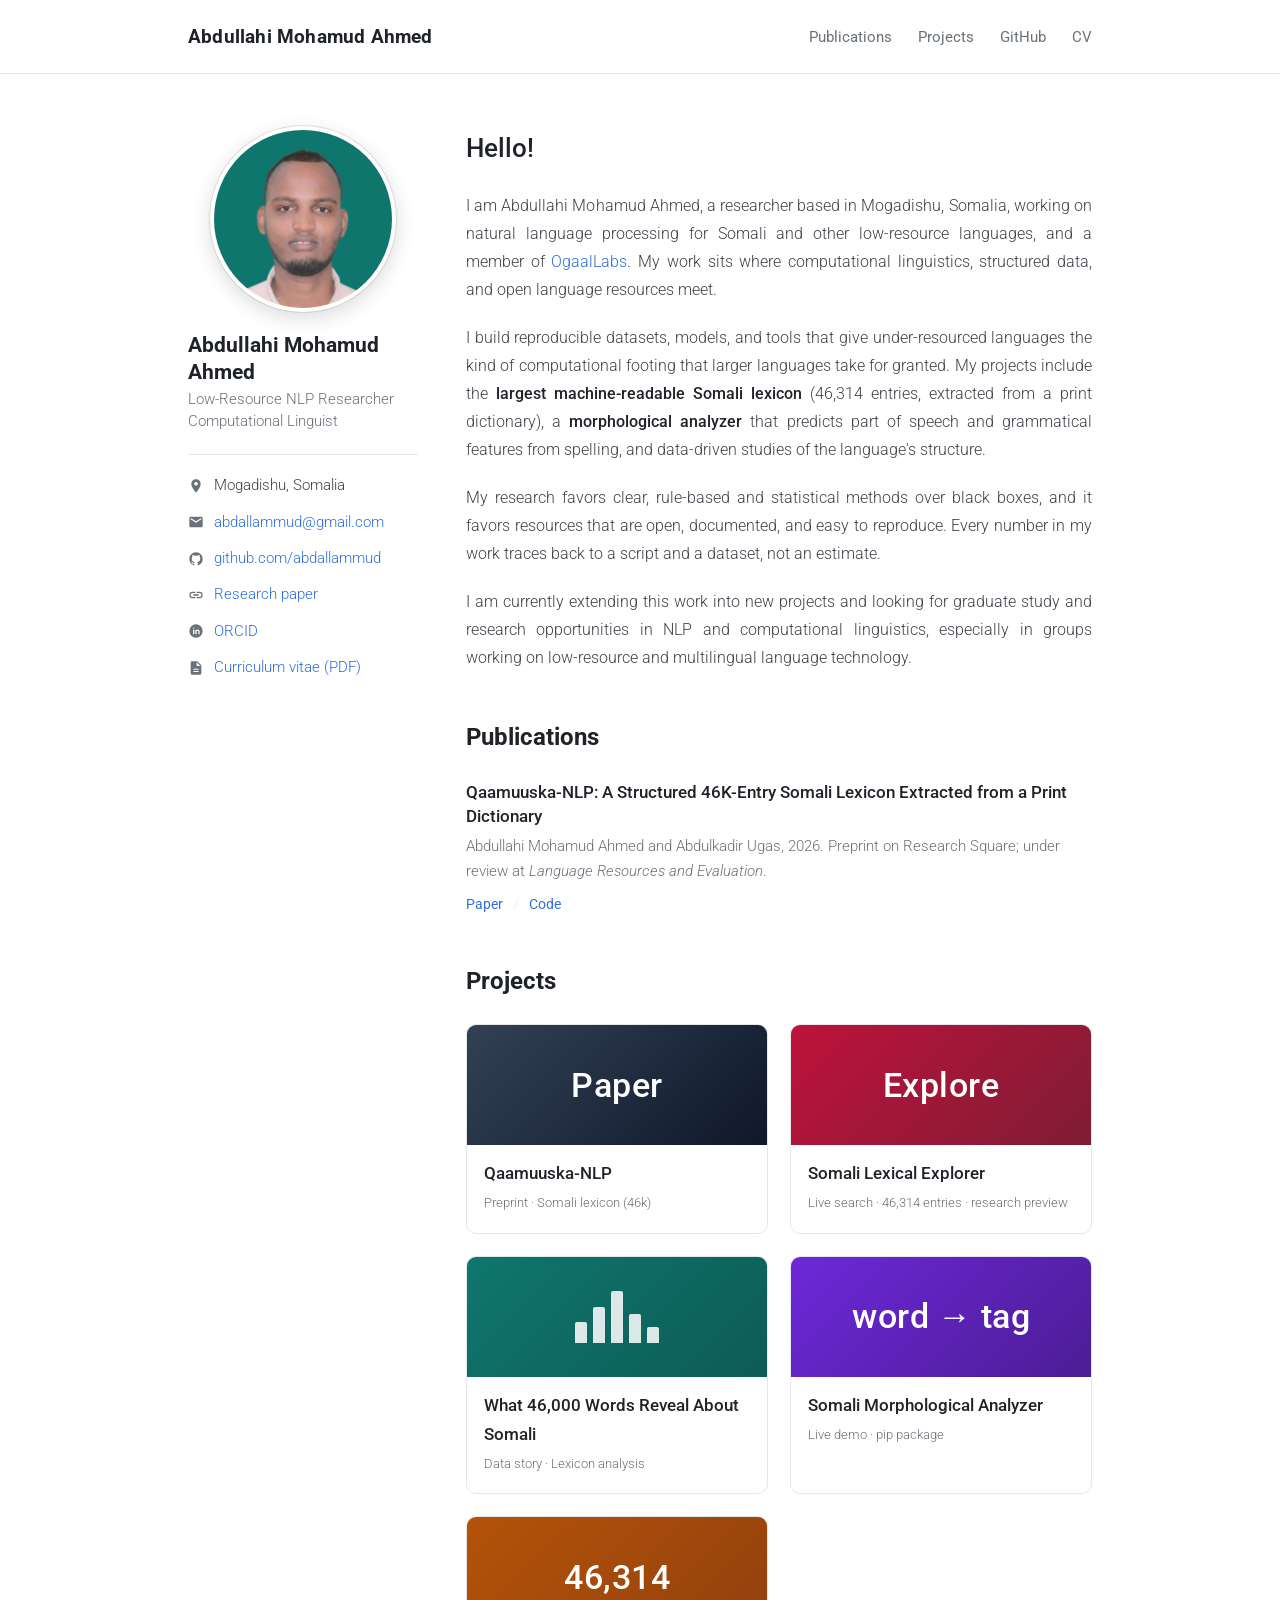
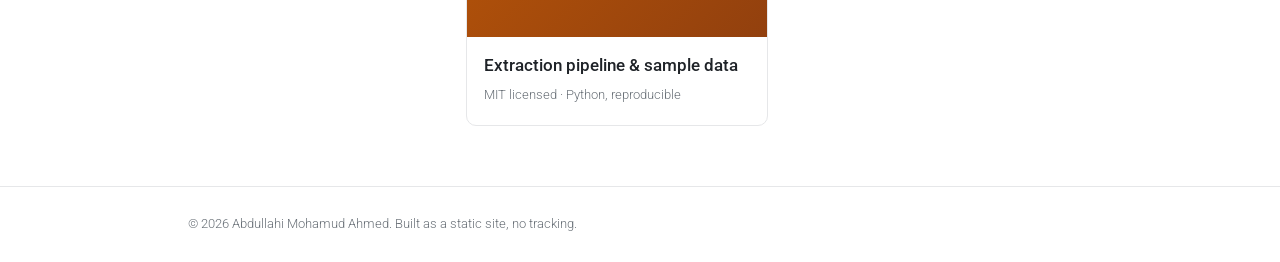
==== index.html @ c1973d66 "Initial commit" ====
<!DOCTYPE html>
<html lang="en">
<head>
<meta charset="utf-8">
<meta name="viewport" content="width=device-width, initial-scale=1">
<title>Abdullahi Mohamud Ahmed</title>
<link rel="preconnect" href="https://fonts.googleapis.com">
<link rel="preconnect" href="https://fonts.gstatic.com" crossorigin>
<link href="https://fonts.googleapis.com/css2?family=Roboto:wght@300;400;500;700&display=swap" rel="stylesheet">
<style>
  :root{
    --ink:#1f2328; --body:#3d4248; --muted:#6a7178; --line:#e6e7e9;
    --link:#2f6fdb; --bg:#ffffff; --soft:#f6f7f8;
    --teal:#0f766e; --orange:#c2410c; --violet:#6d28d9; --gold:#b45309; --slate:#334155;
    --sans:"Roboto",-apple-system,BlinkMacSystemFont,"Segoe UI",Helvetica,Arial,sans-serif;
  }
  *{box-sizing:border-box}
  html{scroll-behavior:smooth}
  body{margin:0;background:var(--bg);color:var(--body);font-family:var(--sans);
       font-weight:300;line-height:1.75;font-size:16px}
  a{color:var(--link);text-decoration:none}
  a:hover{text-decoration:underline}
  .container{max-width:960px;margin:0 auto;padding:0 28px}

  /* nav */
  nav{border-bottom:1px solid var(--line)}
  .nav-in{max-width:960px;margin:0 auto;padding:20px 28px;display:flex;
    align-items:center;justify-content:space-between;flex-wrap:wrap;gap:10px}
  .brand{font-weight:700;font-size:19px;color:var(--ink);letter-spacing:.2px}
  .nav-links{display:flex;gap:26px;flex-wrap:wrap}
  .nav-links a{color:var(--muted);font-size:15px;font-weight:400}
  .nav-links a:hover{color:var(--ink);text-decoration:none}

  /* layout */
  .grid{display:grid;grid-template-columns:230px 1fr;gap:48px;padding:52px 0 40px}
  @media(max-width:720px){.grid{grid-template-columns:1fr;gap:34px}}

  /* sidebar */
  /* photo: swap src to img/profile-white.jpg for a white backdrop */
  .avatar{width:186px;height:186px;border-radius:50%;margin:0 auto 20px;display:block;
    object-fit:cover;background:var(--teal);
    border:4px solid #fff;box-shadow:0 6px 20px rgba(0,0,0,.14),0 0 0 1px var(--line)}
  @media(max-width:720px){.avatar{width:156px;height:156px}}
  .side h1{font-size:21px;font-weight:700;color:var(--ink);margin:0 0 4px;line-height:1.25}
  .role{font-size:14.5px;color:var(--muted);margin:0;line-height:1.5}
  .contacts{list-style:none;padding:0;margin:22px 0 0;border-top:1px solid var(--line);padding-top:18px}
  .contacts li{display:flex;align-items:center;gap:10px;font-size:14.5px;margin:0 0 11px;color:var(--body)}
  .contacts li svg{width:16px;height:16px;flex:none;fill:var(--muted)}

  /* main */
  .hello{font-size:26px;font-weight:500;color:var(--ink);margin:2px 0 20px}
  .main > p{margin:0 0 20px;text-align:justify;max-width:640px}
  .pubs p,.card-body p{text-align:left}
  .main p b{font-weight:500;color:var(--ink)}
  h2{font-size:24px;font-weight:700;color:var(--ink);margin:44px 0 22px}

  /* publications */
  .pubs{list-style:none;padding:0;margin:0}
  .pubs li{padding:0 0 18px;margin:0 0 18px;border-bottom:1px solid var(--line)}
  .pubs li:last-child{border-bottom:0;padding-bottom:0;margin-bottom:0}
  .pub-title{font-size:17px;font-weight:500;color:var(--ink);margin:0 0 5px;line-height:1.45}
  .pub-meta{font-size:14.5px;color:var(--muted);margin:0 0 7px}
  .pub-links{font-size:14px;margin:0}
  .pub-links a{font-weight:400}
  .pub-links span{color:var(--line);padding:0 7px}

  /* work cards */
  .cards{display:grid;grid-template-columns:1fr 1fr;gap:22px}
  @media(max-width:560px){.cards{grid-template-columns:1fr}}
  .card{border:1px solid var(--line);border-radius:10px;overflow:hidden;background:#fff;
    transition:box-shadow .18s,transform .18s;display:block;color:inherit}
  .card:hover{box-shadow:0 10px 26px rgba(0,0,0,.09);transform:translateY(-2px);text-decoration:none}
  .thumb{height:120px;display:flex;align-items:center;justify-content:center;color:#fff;
    font-weight:500;position:relative}
  .thumb .big{font-size:34px;letter-spacing:.5px}
  .thumb.paper{background:linear-gradient(135deg,#334155,#0f172a)}
  .thumb.story{background:linear-gradient(135deg,#0f766e,#0d5c55)}
  .thumb.morph{background:linear-gradient(135deg,#6d28d9,#4c1d95)}
  .thumb.data{background:linear-gradient(135deg,#b45309,#92400e)}
  .thumb.explore{background:linear-gradient(135deg,#be123c,#7f1d33)}
  /* mini bar motif for the data story card */
  .bars{display:flex;align-items:flex-end;gap:6px;height:52px}
  .bars i{width:12px;background:rgba(255,255,255,.85);border-radius:2px 2px 0 0;display:block}
  .card-body{padding:15px 17px 18px}
  .card-title{font-size:16.5px;font-weight:500;color:var(--ink);margin:0 0 3px}
  .card-sub{font-size:13px;color:var(--muted);margin:0}

  footer{border-top:1px solid var(--line);margin-top:20px}
  .foot-in{max-width:960px;margin:0 auto;padding:26px 28px;font-size:13px;color:var(--muted)}
</style>
</head>
<body>

<nav>
  <div class="nav-in">
    <span class="brand">Abdullahi Mohamud Ahmed</span>
    <div class="nav-links">
      <a href="#publications">Publications</a>
      <a href="#projects">Projects</a>
      <a href="https://github.com/abdallammud">GitHub</a>
      <a href="cv/Abdullahi-Mohamud-Ahmed-CV.pdf">CV</a>
    </div>
  </div>
</nav>

<div class="container">
  <div class="grid">

    <aside class="side">
      <img class="avatar" src="img/profile-teal.jpg" width="186" height="186"
           alt="Portrait of Abdullahi Mohamud Ahmed">
      <h1>Abdullahi Mohamud Ahmed</h1>
      <p class="role">Low-Resource NLP Researcher<br>Computational Linguist</p>
      <ul class="contacts">
        <li><svg viewBox="0 0 24 24"><path d="M12 2C8.1 2 5 5.1 5 9c0 5.2 7 13 7 13s7-7.8 7-13c0-3.9-3.1-7-7-7zm0 9.5A2.5 2.5 0 1112 6a2.5 2.5 0 010 5.5z"/></svg> Mogadishu, Somalia</li>
        <li><svg viewBox="0 0 24 24"><path d="M20 4H4a2 2 0 00-2 2v12a2 2 0 002 2h16a2 2 0 002-2V6a2 2 0 00-2-2zm0 4l-8 5-8-5V6l8 5 8-5z"/></svg> <a href="mailto:abdallammud@gmail.com">abdallammud@gmail.com</a></li>
        <li><svg viewBox="0 0 24 24"><path d="M12 2C6.48 2 2 6.48 2 12c0 4.42 2.87 8.17 6.84 9.5.5.09.68-.22.68-.48v-1.7c-2.78.6-3.37-1.34-3.37-1.34-.45-1.16-1.11-1.47-1.11-1.47-.91-.62.07-.6.07-.6 1 .07 1.53 1.03 1.53 1.03.89 1.53 2.34 1.09 2.91.83.09-.65.35-1.09.63-1.34-2.22-.25-4.55-1.11-4.55-4.94 0-1.09.39-1.98 1.03-2.68-.1-.25-.45-1.27.1-2.65 0 0 .84-.27 2.75 1.02a9.56 9.56 0 015 0c1.91-1.29 2.75-1.02 2.75-1.02.55 1.38.2 2.4.1 2.65.64.7 1.03 1.59 1.03 2.68 0 3.84-2.34 4.69-4.57 4.94.36.31.68.92.68 1.85v2.74c0 .27.18.58.69.48A10 10 0 0022 12c0-5.52-4.48-10-10-10z"/></svg> <a href="https://github.com/abdallammud">github.com/abdallammud</a></li>
        <li><svg viewBox="0 0 24 24"><path d="M3.9 12a3.1 3.1 0 013.1-3.1h4V7H7a5 5 0 000 10h4v-1.9H7A3.1 3.1 0 013.9 12zM17 7h-4v1.9h4a3.1 3.1 0 010 6.2h-4V17h4a5 5 0 000-10zm-9 4h8v2H8z"/></svg> <a href="https://www.researchsquare.com/article/rs-10945954/v1">Research paper</a></li>
        <li><svg viewBox="0 0 24 24"><path d="M12 2a10 10 0 100 20 10 10 0 000-20zM8.5 8.6a1 1 0 110-2 1 1 0 010 2zM9.5 17H7.6v-7h1.9v7zm7.9 0h-1.9v-3.8c0-2.3-2.6-2.1-2.6 0V17h-1.9v-7h1.9v1c.8-1.6 4.5-1.7 4.5 1.7V17z"/></svg> <a href="https://orcid.org/0009-0007-8328-3948">ORCID</a></li>
        <li><svg viewBox="0 0 24 24"><path d="M14 2H6a2 2 0 00-2 2v16a2 2 0 002 2h12a2 2 0 002-2V8l-6-6zm-1 7V3.5L18.5 9H13zM8 13h8v1.6H8V13zm0 3.4h8V18H8v-1.6z"/></svg> <a href="cv/Abdullahi-Mohamud-Ahmed-CV.pdf">Curriculum vitae (PDF)</a></li>
      </ul>
    </aside>

    <main class="main">
      <p class="hello">Hello!</p>
      <p>I am Abdullahi Mohamud Ahmed, a researcher based in Mogadishu, Somalia, working on
        natural language processing for Somali and other low-resource languages, and a member of
        <a href="https://ogaallabs.com">OgaalLabs</a>. My work sits where computational
        linguistics, structured data, and open language resources meet.</p>
      <p>I build reproducible datasets, models, and tools that give under-resourced languages
        the kind of computational footing that larger languages take for granted. My projects
        include the <b>largest machine-readable Somali lexicon</b> (46,314 entries, extracted
        from a print dictionary), a <b>morphological analyzer</b> that predicts part of speech
        and grammatical features from spelling, and data-driven studies of the language's
        structure.</p>
      <p>My research favors clear, rule-based and statistical methods over black boxes, and it
        favors resources that are open, documented, and easy to reproduce. Every number in my
        work traces back to a script and a dataset, not an estimate.</p>
      <p>I am currently extending this work into new projects and looking for graduate study and
        research opportunities in NLP and computational linguistics, especially in groups
        working on low-resource and multilingual language technology.</p>

      <h2 id="publications">Publications</h2>
      <ol class="pubs">
        <li>
          <p class="pub-title">Qaamuuska-NLP: A Structured 46K-Entry Somali Lexicon Extracted
            from a Print Dictionary</p>
          <p class="pub-meta">Abdullahi Mohamud Ahmed and Abdulkadir Ugas, 2026.
            Preprint on Research Square; under review at
            <i>Language Resources and Evaluation</i>.</p>
          <p class="pub-links">
            <a href="https://www.researchsquare.com/article/rs-10945954/v1">Paper</a>
            <span>/</span>
            <a href="https://github.com/abdallammud/somali_dictionary_nlp">Code</a>
          </p>
        </li>
      </ol>

      <h2 id="projects">Projects</h2>
      <div class="cards">

        <a class="card" href="https://www.researchsquare.com/article/rs-10945954/v1">
          <div class="thumb paper"><span class="big">Paper</span></div>
          <div class="card-body">
            <p class="card-title">Qaamuuska-NLP</p>
            <p class="card-sub">Preprint · Somali lexicon (46k)</p>
          </div>
        </a>

        <a class="card" href="https://qaamuuska-nlp.ogaaldata.com/">
          <div class="thumb explore"><span class="big">Explore</span></div>
          <div class="card-body">
            <p class="card-title">Somali Lexical Explorer</p>
            <p class="card-sub">Live search · 46,314 entries · research preview</p>
          </div>
        </a>

        <a class="card" href="projects/somali-data-story/index.html">
          <div class="thumb story">
            <div class="bars"><i style="height:40%"></i><i style="height:70%"></i><i style="height:100%"></i><i style="height:55%"></i><i style="height:30%"></i></div>
          </div>
          <div class="card-body">
            <p class="card-title">What 46,000 Words Reveal About Somali</p>
            <p class="card-sub">Data story · Lexicon analysis</p>
          </div>
        </a>

        <a class="card" href="projects/morph-analyzer/web/index.html">
          <div class="thumb morph"><span class="big">word &rarr; tag</span></div>
          <div class="card-body">
            <p class="card-title">Somali Morphological Analyzer</p>
            <p class="card-sub">Live demo · pip package</p>
          </div>
        </a>

        <a class="card" href="https://github.com/abdallammud/somali_dictionary_nlp">
          <div class="thumb data"><span class="big">46,314</span></div>
          <div class="card-body">
            <p class="card-title">Extraction pipeline &amp; sample data</p>
            <p class="card-sub">MIT licensed · Python, reproducible</p>
          </div>
        </a>

      </div>
    </main>

  </div>
</div>

<footer>
  <div class="foot-in">© 2026 Abdullahi Mohamud Ahmed. Built as a static site, no tracking.</div>
</footer>

</body>
</html>
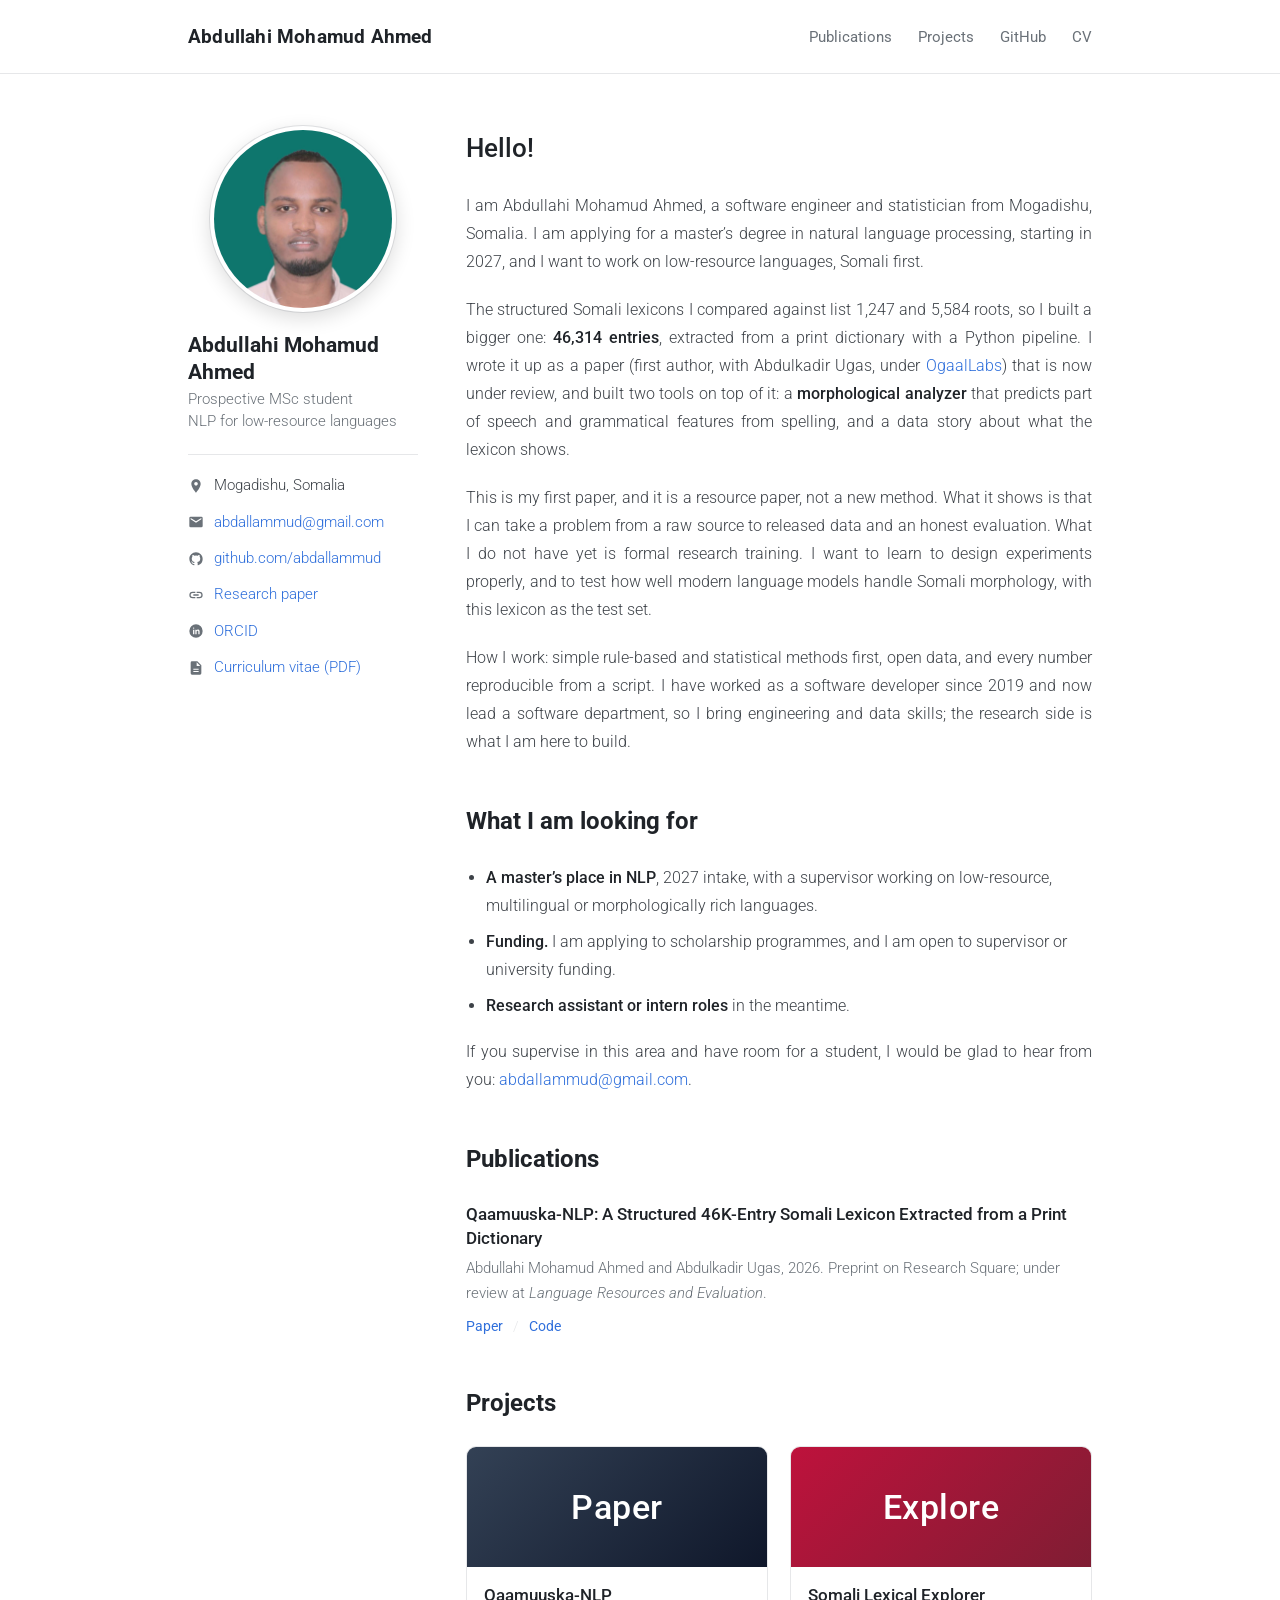
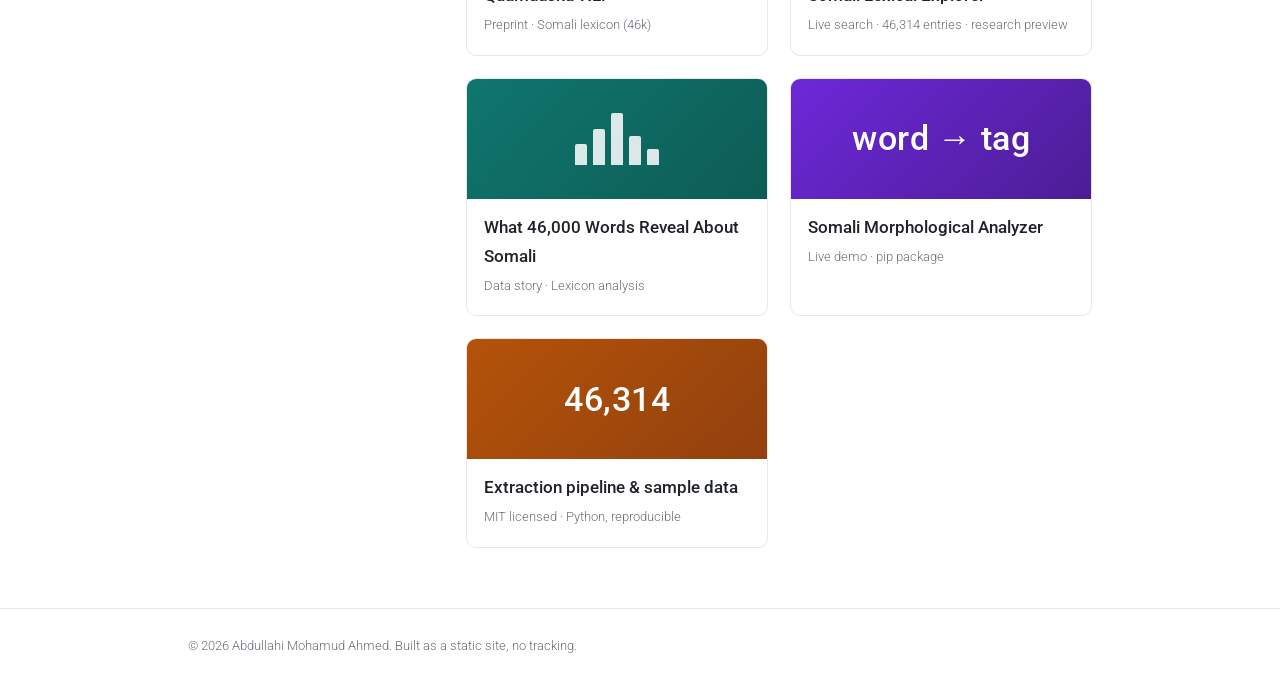
==== commit 4f702f91: "Add files via upload" ====
--- a/index.html
+++ b/index.html
@@ -1,215 +1,231 @@
-<!DOCTYPE html>
-<html lang="en">
-<head>
-<meta charset="utf-8">
-<meta name="viewport" content="width=device-width, initial-scale=1">
-<title>Abdullahi Mohamud Ahmed</title>
-<link rel="preconnect" href="https://fonts.googleapis.com">
-<link rel="preconnect" href="https://fonts.gstatic.com" crossorigin>
-<link href="https://fonts.googleapis.com/css2?family=Roboto:wght@300;400;500;700&display=swap" rel="stylesheet">
-<style>
-  :root{
-    --ink:#1f2328; --body:#3d4248; --muted:#6a7178; --line:#e6e7e9;
-    --link:#2f6fdb; --bg:#ffffff; --soft:#f6f7f8;
-    --teal:#0f766e; --orange:#c2410c; --violet:#6d28d9; --gold:#b45309; --slate:#334155;
-    --sans:"Roboto",-apple-system,BlinkMacSystemFont,"Segoe UI",Helvetica,Arial,sans-serif;
-  }
-  *{box-sizing:border-box}
-  html{scroll-behavior:smooth}
-  body{margin:0;background:var(--bg);color:var(--body);font-family:var(--sans);
-       font-weight:300;line-height:1.75;font-size:16px}
-  a{color:var(--link);text-decoration:none}
-  a:hover{text-decoration:underline}
-  .container{max-width:960px;margin:0 auto;padding:0 28px}
-
-  /* nav */
-  nav{border-bottom:1px solid var(--line)}
-  .nav-in{max-width:960px;margin:0 auto;padding:20px 28px;display:flex;
-    align-items:center;justify-content:space-between;flex-wrap:wrap;gap:10px}
-  .brand{font-weight:700;font-size:19px;color:var(--ink);letter-spacing:.2px}
-  .nav-links{display:flex;gap:26px;flex-wrap:wrap}
-  .nav-links a{color:var(--muted);font-size:15px;font-weight:400}
-  .nav-links a:hover{color:var(--ink);text-decoration:none}
-
-  /* layout */
-  .grid{display:grid;grid-template-columns:230px 1fr;gap:48px;padding:52px 0 40px}
-  @media(max-width:720px){.grid{grid-template-columns:1fr;gap:34px}}
-
-  /* sidebar */
-  /* photo: swap src to img/profile-white.jpg for a white backdrop */
-  .avatar{width:186px;height:186px;border-radius:50%;margin:0 auto 20px;display:block;
-    object-fit:cover;background:var(--teal);
-    border:4px solid #fff;box-shadow:0 6px 20px rgba(0,0,0,.14),0 0 0 1px var(--line)}
-  @media(max-width:720px){.avatar{width:156px;height:156px}}
-  .side h1{font-size:21px;font-weight:700;color:var(--ink);margin:0 0 4px;line-height:1.25}
-  .role{font-size:14.5px;color:var(--muted);margin:0;line-height:1.5}
-  .contacts{list-style:none;padding:0;margin:22px 0 0;border-top:1px solid var(--line);padding-top:18px}
-  .contacts li{display:flex;align-items:center;gap:10px;font-size:14.5px;margin:0 0 11px;color:var(--body)}
-  .contacts li svg{width:16px;height:16px;flex:none;fill:var(--muted)}
-
-  /* main */
-  .hello{font-size:26px;font-weight:500;color:var(--ink);margin:2px 0 20px}
-  .main > p{margin:0 0 20px;text-align:justify;max-width:640px}
-  .pubs p,.card-body p{text-align:left}
-  .main p b{font-weight:500;color:var(--ink)}
-  h2{font-size:24px;font-weight:700;color:var(--ink);margin:44px 0 22px}
-
-  /* publications */
-  .pubs{list-style:none;padding:0;margin:0}
-  .pubs li{padding:0 0 18px;margin:0 0 18px;border-bottom:1px solid var(--line)}
-  .pubs li:last-child{border-bottom:0;padding-bottom:0;margin-bottom:0}
-  .pub-title{font-size:17px;font-weight:500;color:var(--ink);margin:0 0 5px;line-height:1.45}
-  .pub-meta{font-size:14.5px;color:var(--muted);margin:0 0 7px}
-  .pub-links{font-size:14px;margin:0}
-  .pub-links a{font-weight:400}
-  .pub-links span{color:var(--line);padding:0 7px}
-
-  /* work cards */
-  .cards{display:grid;grid-template-columns:1fr 1fr;gap:22px}
-  @media(max-width:560px){.cards{grid-template-columns:1fr}}
-  .card{border:1px solid var(--line);border-radius:10px;overflow:hidden;background:#fff;
-    transition:box-shadow .18s,transform .18s;display:block;color:inherit}
-  .card:hover{box-shadow:0 10px 26px rgba(0,0,0,.09);transform:translateY(-2px);text-decoration:none}
-  .thumb{height:120px;display:flex;align-items:center;justify-content:center;color:#fff;
-    font-weight:500;position:relative}
-  .thumb .big{font-size:34px;letter-spacing:.5px}
-  .thumb.paper{background:linear-gradient(135deg,#334155,#0f172a)}
-  .thumb.story{background:linear-gradient(135deg,#0f766e,#0d5c55)}
-  .thumb.morph{background:linear-gradient(135deg,#6d28d9,#4c1d95)}
-  .thumb.data{background:linear-gradient(135deg,#b45309,#92400e)}
-  .thumb.explore{background:linear-gradient(135deg,#be123c,#7f1d33)}
-  /* mini bar motif for the data story card */
-  .bars{display:flex;align-items:flex-end;gap:6px;height:52px}
-  .bars i{width:12px;background:rgba(255,255,255,.85);border-radius:2px 2px 0 0;display:block}
-  .card-body{padding:15px 17px 18px}
-  .card-title{font-size:16.5px;font-weight:500;color:var(--ink);margin:0 0 3px}
-  .card-sub{font-size:13px;color:var(--muted);margin:0}
-
-  footer{border-top:1px solid var(--line);margin-top:20px}
-  .foot-in{max-width:960px;margin:0 auto;padding:26px 28px;font-size:13px;color:var(--muted)}
-</style>
-</head>
-<body>
-
-<nav>
-  <div class="nav-in">
-    <span class="brand">Abdullahi Mohamud Ahmed</span>
-    <div class="nav-links">
-      <a href="#publications">Publications</a>
-      <a href="#projects">Projects</a>
-      <a href="https://github.com/abdallammud">GitHub</a>
-      <a href="cv/Abdullahi-Mohamud-Ahmed-CV.pdf">CV</a>
-    </div>
-  </div>
-</nav>
-
-<div class="container">
-  <div class="grid">
-
-    <aside class="side">
-      <img class="avatar" src="img/profile-teal.jpg" width="186" height="186"
-           alt="Portrait of Abdullahi Mohamud Ahmed">
-      <h1>Abdullahi Mohamud Ahmed</h1>
-      <p class="role">Low-Resource NLP Researcher<br>Computational Linguist</p>
-      <ul class="contacts">
-        <li><svg viewBox="0 0 24 24"><path d="M12 2C8.1 2 5 5.1 5 9c0 5.2 7 13 7 13s7-7.8 7-13c0-3.9-3.1-7-7-7zm0 9.5A2.5 2.5 0 1112 6a2.5 2.5 0 010 5.5z"/></svg> Mogadishu, Somalia</li>
-        <li><svg viewBox="0 0 24 24"><path d="M20 4H4a2 2 0 00-2 2v12a2 2 0 002 2h16a2 2 0 002-2V6a2 2 0 00-2-2zm0 4l-8 5-8-5V6l8 5 8-5z"/></svg> <a href="mailto:abdallammud@gmail.com">abdallammud@gmail.com</a></li>
-        <li><svg viewBox="0 0 24 24"><path d="M12 2C6.48 2 2 6.48 2 12c0 4.42 2.87 8.17 6.84 9.5.5.09.68-.22.68-.48v-1.7c-2.78.6-3.37-1.34-3.37-1.34-.45-1.16-1.11-1.47-1.11-1.47-.91-.62.07-.6.07-.6 1 .07 1.53 1.03 1.53 1.03.89 1.53 2.34 1.09 2.91.83.09-.65.35-1.09.63-1.34-2.22-.25-4.55-1.11-4.55-4.94 0-1.09.39-1.98 1.03-2.68-.1-.25-.45-1.27.1-2.65 0 0 .84-.27 2.75 1.02a9.56 9.56 0 015 0c1.91-1.29 2.75-1.02 2.75-1.02.55 1.38.2 2.4.1 2.65.64.7 1.03 1.59 1.03 2.68 0 3.84-2.34 4.69-4.57 4.94.36.31.68.92.68 1.85v2.74c0 .27.18.58.69.48A10 10 0 0022 12c0-5.52-4.48-10-10-10z"/></svg> <a href="https://github.com/abdallammud">github.com/abdallammud</a></li>
-        <li><svg viewBox="0 0 24 24"><path d="M3.9 12a3.1 3.1 0 013.1-3.1h4V7H7a5 5 0 000 10h4v-1.9H7A3.1 3.1 0 013.9 12zM17 7h-4v1.9h4a3.1 3.1 0 010 6.2h-4V17h4a5 5 0 000-10zm-9 4h8v2H8z"/></svg> <a href="https://www.researchsquare.com/article/rs-10945954/v1">Research paper</a></li>
-        <li><svg viewBox="0 0 24 24"><path d="M12 2a10 10 0 100 20 10 10 0 000-20zM8.5 8.6a1 1 0 110-2 1 1 0 010 2zM9.5 17H7.6v-7h1.9v7zm7.9 0h-1.9v-3.8c0-2.3-2.6-2.1-2.6 0V17h-1.9v-7h1.9v1c.8-1.6 4.5-1.7 4.5 1.7V17z"/></svg> <a href="https://orcid.org/0009-0007-8328-3948">ORCID</a></li>
-        <li><svg viewBox="0 0 24 24"><path d="M14 2H6a2 2 0 00-2 2v16a2 2 0 002 2h12a2 2 0 002-2V8l-6-6zm-1 7V3.5L18.5 9H13zM8 13h8v1.6H8V13zm0 3.4h8V18H8v-1.6z"/></svg> <a href="cv/Abdullahi-Mohamud-Ahmed-CV.pdf">Curriculum vitae (PDF)</a></li>
-      </ul>
-    </aside>
-
-    <main class="main">
-      <p class="hello">Hello!</p>
-      <p>I am Abdullahi Mohamud Ahmed, a researcher based in Mogadishu, Somalia, working on
-        natural language processing for Somali and other low-resource languages, and a member of
-        <a href="https://ogaallabs.com">OgaalLabs</a>. My work sits where computational
-        linguistics, structured data, and open language resources meet.</p>
-      <p>I build reproducible datasets, models, and tools that give under-resourced languages
-        the kind of computational footing that larger languages take for granted. My projects
-        include the <b>largest machine-readable Somali lexicon</b> (46,314 entries, extracted
-        from a print dictionary), a <b>morphological analyzer</b> that predicts part of speech
-        and grammatical features from spelling, and data-driven studies of the language's
-        structure.</p>
-      <p>My research favors clear, rule-based and statistical methods over black boxes, and it
-        favors resources that are open, documented, and easy to reproduce. Every number in my
-        work traces back to a script and a dataset, not an estimate.</p>
-      <p>I am currently extending this work into new projects and looking for graduate study and
-        research opportunities in NLP and computational linguistics, especially in groups
-        working on low-resource and multilingual language technology.</p>
-
-      <h2 id="publications">Publications</h2>
-      <ol class="pubs">
-        <li>
-          <p class="pub-title">Qaamuuska-NLP: A Structured 46K-Entry Somali Lexicon Extracted
-            from a Print Dictionary</p>
-          <p class="pub-meta">Abdullahi Mohamud Ahmed and Abdulkadir Ugas, 2026.
-            Preprint on Research Square; under review at
-            <i>Language Resources and Evaluation</i>.</p>
-          <p class="pub-links">
-            <a href="https://www.researchsquare.com/article/rs-10945954/v1">Paper</a>
-            <span>/</span>
-            <a href="https://github.com/abdallammud/somali_dictionary_nlp">Code</a>
-          </p>
-        </li>
-      </ol>
-
-      <h2 id="projects">Projects</h2>
-      <div class="cards">
-
-        <a class="card" href="https://www.researchsquare.com/article/rs-10945954/v1">
-          <div class="thumb paper"><span class="big">Paper</span></div>
-          <div class="card-body">
-            <p class="card-title">Qaamuuska-NLP</p>
-            <p class="card-sub">Preprint · Somali lexicon (46k)</p>
-          </div>
-        </a>
-
-        <a class="card" href="https://qaamuuska-nlp.ogaaldata.com/">
-          <div class="thumb explore"><span class="big">Explore</span></div>
-          <div class="card-body">
-            <p class="card-title">Somali Lexical Explorer</p>
-            <p class="card-sub">Live search · 46,314 entries · research preview</p>
-          </div>
-        </a>
-
-        <a class="card" href="projects/somali-data-story/index.html">
-          <div class="thumb story">
-            <div class="bars"><i style="height:40%"></i><i style="height:70%"></i><i style="height:100%"></i><i style="height:55%"></i><i style="height:30%"></i></div>
-          </div>
-          <div class="card-body">
-            <p class="card-title">What 46,000 Words Reveal About Somali</p>
-            <p class="card-sub">Data story · Lexicon analysis</p>
-          </div>
-        </a>
-
-        <a class="card" href="projects/morph-analyzer/web/index.html">
-          <div class="thumb morph"><span class="big">word &rarr; tag</span></div>
-          <div class="card-body">
-            <p class="card-title">Somali Morphological Analyzer</p>
-            <p class="card-sub">Live demo · pip package</p>
-          </div>
-        </a>
-
-        <a class="card" href="https://github.com/abdallammud/somali_dictionary_nlp">
-          <div class="thumb data"><span class="big">46,314</span></div>
-          <div class="card-body">
-            <p class="card-title">Extraction pipeline &amp; sample data</p>
-            <p class="card-sub">MIT licensed · Python, reproducible</p>
-          </div>
-        </a>
-
-      </div>
-    </main>
-
-  </div>
-</div>
-
-<footer>
-  <div class="foot-in">© 2026 Abdullahi Mohamud Ahmed. Built as a static site, no tracking.</div>
-</footer>
-
-</body>
-</html>
+<!DOCTYPE html>
+<html lang="en">
+<head>
+<meta charset="utf-8">
+<meta name="viewport" content="width=device-width, initial-scale=1">
+<title>Abdullahi Mohamud Ahmed</title>
+<link rel="preconnect" href="https://fonts.googleapis.com">
+<link rel="preconnect" href="https://fonts.gstatic.com" crossorigin>
+<link href="https://fonts.googleapis.com/css2?family=Roboto:wght@300;400;500;700&display=swap" rel="stylesheet">
+<style>
+  :root{
+    --ink:#1f2328; --body:#3d4248; --muted:#6a7178; --line:#e6e7e9;
+    --link:#2f6fdb; --bg:#ffffff; --soft:#f6f7f8;
+    --teal:#0f766e; --orange:#c2410c; --violet:#6d28d9; --gold:#b45309; --slate:#334155;
+    --sans:"Roboto",-apple-system,BlinkMacSystemFont,"Segoe UI",Helvetica,Arial,sans-serif;
+  }
+  *{box-sizing:border-box}
+  html{scroll-behavior:smooth}
+  body{margin:0;background:var(--bg);color:var(--body);font-family:var(--sans);
+       font-weight:300;line-height:1.75;font-size:16px}
+  a{color:var(--link);text-decoration:none}
+  a:hover{text-decoration:underline}
+  .container{max-width:960px;margin:0 auto;padding:0 28px}
+
+  /* nav */
+  nav{border-bottom:1px solid var(--line)}
+  .nav-in{max-width:960px;margin:0 auto;padding:20px 28px;display:flex;
+    align-items:center;justify-content:space-between;flex-wrap:wrap;gap:10px}
+  .brand{font-weight:700;font-size:19px;color:var(--ink);letter-spacing:.2px}
+  .nav-links{display:flex;gap:26px;flex-wrap:wrap}
+  .nav-links a{color:var(--muted);font-size:15px;font-weight:400}
+  .nav-links a:hover{color:var(--ink);text-decoration:none}
+
+  /* layout */
+  .grid{display:grid;grid-template-columns:230px 1fr;gap:48px;padding:52px 0 40px}
+  @media(max-width:720px){.grid{grid-template-columns:1fr;gap:34px}}
+
+  /* sidebar */
+  /* photo: swap src to img/profile-white.jpg for a white backdrop */
+  .avatar{width:186px;height:186px;border-radius:50%;margin:0 auto 20px;display:block;
+    object-fit:cover;background:var(--teal);
+    border:4px solid #fff;box-shadow:0 6px 20px rgba(0,0,0,.14),0 0 0 1px var(--line)}
+  @media(max-width:720px){.avatar{width:156px;height:156px}}
+  .side h1{font-size:21px;font-weight:700;color:var(--ink);margin:0 0 4px;line-height:1.25}
+  .role{font-size:14.5px;color:var(--muted);margin:0;line-height:1.5}
+  .contacts{list-style:none;padding:0;margin:22px 0 0;border-top:1px solid var(--line);padding-top:18px}
+  .contacts li{display:flex;align-items:center;gap:10px;font-size:14.5px;margin:0 0 11px;color:var(--body)}
+  .contacts li svg{width:16px;height:16px;flex:none;fill:var(--muted)}
+
+  /* main */
+  .hello{font-size:26px;font-weight:500;color:var(--ink);margin:2px 0 20px}
+  .main > p{margin:0 0 20px;text-align:justify;max-width:640px}
+  .pubs p,.card-body p{text-align:left}
+  .looking{margin:0 0 18px;padding-left:20px;max-width:640px}
+  .looking li{margin:0 0 8px}
+  .looking b{font-weight:500;color:var(--ink)}
+  .main p b{font-weight:500;color:var(--ink)}
+  h2{font-size:24px;font-weight:700;color:var(--ink);margin:44px 0 22px}
+
+  /* publications */
+  .pubs{list-style:none;padding:0;margin:0}
+  .pubs li{padding:0 0 18px;margin:0 0 18px;border-bottom:1px solid var(--line)}
+  .pubs li:last-child{border-bottom:0;padding-bottom:0;margin-bottom:0}
+  .pub-title{font-size:17px;font-weight:500;color:var(--ink);margin:0 0 5px;line-height:1.45}
+  .pub-meta{font-size:14.5px;color:var(--muted);margin:0 0 7px}
+  .pub-links{font-size:14px;margin:0}
+  .pub-links a{font-weight:400}
+  .pub-links span{color:var(--line);padding:0 7px}
+
+  /* work cards */
+  .cards{display:grid;grid-template-columns:1fr 1fr;gap:22px}
+  @media(max-width:560px){.cards{grid-template-columns:1fr}}
+  .card{border:1px solid var(--line);border-radius:10px;overflow:hidden;background:#fff;
+    transition:box-shadow .18s,transform .18s;display:block;color:inherit}
+  .card:hover{box-shadow:0 10px 26px rgba(0,0,0,.09);transform:translateY(-2px);text-decoration:none}
+  .thumb{height:120px;display:flex;align-items:center;justify-content:center;color:#fff;
+    font-weight:500;position:relative}
+  .thumb .big{font-size:34px;letter-spacing:.5px}
+  .thumb.paper{background:linear-gradient(135deg,#334155,#0f172a)}
+  .thumb.story{background:linear-gradient(135deg,#0f766e,#0d5c55)}
+  .thumb.morph{background:linear-gradient(135deg,#6d28d9,#4c1d95)}
+  .thumb.data{background:linear-gradient(135deg,#b45309,#92400e)}
+  .thumb.explore{background:linear-gradient(135deg,#be123c,#7f1d33)}
+  /* mini bar motif for the data story card */
+  .bars{display:flex;align-items:flex-end;gap:6px;height:52px}
+  .bars i{width:12px;background:rgba(255,255,255,.85);border-radius:2px 2px 0 0;display:block}
+  .card-body{padding:15px 17px 18px}
+  .card-title{font-size:16.5px;font-weight:500;color:var(--ink);margin:0 0 3px}
+  .card-sub{font-size:13px;color:var(--muted);margin:0}
+
+  footer{border-top:1px solid var(--line);margin-top:20px}
+  .foot-in{max-width:960px;margin:0 auto;padding:26px 28px;font-size:13px;color:var(--muted)}
+</style>
+</head>
+<body>
+
+<nav>
+  <div class="nav-in">
+    <span class="brand">Abdullahi Mohamud Ahmed</span>
+    <div class="nav-links">
+      <a href="#publications">Publications</a>
+      <a href="#projects">Projects</a>
+      <a href="https://github.com/abdallammud">GitHub</a>
+      <a href="cv/Abdullahi-Mohamud-Ahmed-CV.pdf">CV</a>
+    </div>
+  </div>
+</nav>
+
+<div class="container">
+  <div class="grid">
+
+    <aside class="side">
+      <img class="avatar" src="img/profile-teal.jpg" width="186" height="186"
+           alt="Portrait of Abdullahi Mohamud Ahmed">
+      <h1>Abdullahi Mohamud Ahmed</h1>
+      <p class="role">Prospective MSc student<br>NLP for low-resource languages</p>
+      <ul class="contacts">
+        <li><svg viewBox="0 0 24 24"><path d="M12 2C8.1 2 5 5.1 5 9c0 5.2 7 13 7 13s7-7.8 7-13c0-3.9-3.1-7-7-7zm0 9.5A2.5 2.5 0 1112 6a2.5 2.5 0 010 5.5z"/></svg> Mogadishu, Somalia</li>
+        <li><svg viewBox="0 0 24 24"><path d="M20 4H4a2 2 0 00-2 2v12a2 2 0 002 2h16a2 2 0 002-2V6a2 2 0 00-2-2zm0 4l-8 5-8-5V6l8 5 8-5z"/></svg> <a href="mailto:abdallammud@gmail.com">abdallammud@gmail.com</a></li>
+        <li><svg viewBox="0 0 24 24"><path d="M12 2C6.48 2 2 6.48 2 12c0 4.42 2.87 8.17 6.84 9.5.5.09.68-.22.68-.48v-1.7c-2.78.6-3.37-1.34-3.37-1.34-.45-1.16-1.11-1.47-1.11-1.47-.91-.62.07-.6.07-.6 1 .07 1.53 1.03 1.53 1.03.89 1.53 2.34 1.09 2.91.83.09-.65.35-1.09.63-1.34-2.22-.25-4.55-1.11-4.55-4.94 0-1.09.39-1.98 1.03-2.68-.1-.25-.45-1.27.1-2.65 0 0 .84-.27 2.75 1.02a9.56 9.56 0 015 0c1.91-1.29 2.75-1.02 2.75-1.02.55 1.38.2 2.4.1 2.65.64.7 1.03 1.59 1.03 2.68 0 3.84-2.34 4.69-4.57 4.94.36.31.68.92.68 1.85v2.74c0 .27.18.58.69.48A10 10 0 0022 12c0-5.52-4.48-10-10-10z"/></svg> <a href="https://github.com/abdallammud">github.com/abdallammud</a></li>
+        <li><svg viewBox="0 0 24 24"><path d="M3.9 12a3.1 3.1 0 013.1-3.1h4V7H7a5 5 0 000 10h4v-1.9H7A3.1 3.1 0 013.9 12zM17 7h-4v1.9h4a3.1 3.1 0 010 6.2h-4V17h4a5 5 0 000-10zm-9 4h8v2H8z"/></svg> <a href="https://www.researchsquare.com/article/rs-10945954/v1">Research paper</a></li>
+        <li><svg viewBox="0 0 24 24"><path d="M12 2a10 10 0 100 20 10 10 0 000-20zM8.5 8.6a1 1 0 110-2 1 1 0 010 2zM9.5 17H7.6v-7h1.9v7zm7.9 0h-1.9v-3.8c0-2.3-2.6-2.1-2.6 0V17h-1.9v-7h1.9v1c.8-1.6 4.5-1.7 4.5 1.7V17z"/></svg> <a href="https://orcid.org/0009-0007-8328-3948">ORCID</a></li>
+        <li><svg viewBox="0 0 24 24"><path d="M14 2H6a2 2 0 00-2 2v16a2 2 0 002 2h12a2 2 0 002-2V8l-6-6zm-1 7V3.5L18.5 9H13zM8 13h8v1.6H8V13zm0 3.4h8V18H8v-1.6z"/></svg> <a href="cv/Abdullahi-Mohamud-Ahmed-CV.pdf">Curriculum vitae (PDF)</a></li>
+      </ul>
+    </aside>
+
+    <main class="main">
+      <p class="hello">Hello!</p>
+      <p>I am Abdullahi Mohamud Ahmed, a software engineer and statistician from Mogadishu, Somalia.
+        I am applying for a master&rsquo;s degree in natural language processing, starting in 2027,
+        and I want to work on low-resource languages, Somali first.</p>
+      <p>The structured Somali lexicons I compared against list 1,247 and 5,584 roots, so I built a
+        bigger one: <b>46,314 entries</b>, extracted from a print dictionary with a Python pipeline.
+        I wrote it up as a paper (first author, with Abdulkadir Ugas, under
+        <a href="https://ogaallabs.com">OgaalLabs</a>) that is now under review, and built two
+        tools on top of it: a <b>morphological analyzer</b> that predicts part of speech and
+        grammatical features from spelling, and a data story about what the lexicon shows.</p>
+      <p>This is my first paper, and it is a resource paper, not a new method. What it shows is that
+        I can take a problem from a raw source to released data and an honest evaluation. What I do
+        not have yet is formal research training. I want to learn to design experiments properly,
+        and to test how well modern language models handle Somali morphology, with this lexicon as
+        the test set.</p>
+      <p>How I work: simple rule-based and statistical methods first, open data, and every number
+        reproducible from a script. I have worked as a software developer since 2019 and now lead
+        a software department, so I bring engineering and data skills; the research side is what I
+        am here to build.</p>
+
+      <h2 id="looking">What I am looking for</h2>
+      <ul class="looking">
+        <li><b>A master&rsquo;s place in NLP</b>, 2027 intake, with a supervisor working on low-resource,
+          multilingual or morphologically rich languages.</li>
+        <li><b>Funding.</b> I am applying to scholarship programmes, and I am open to supervisor or
+          university funding.</li>
+        <li><b>Research assistant or intern roles</b> in the meantime.</li>
+      </ul>
+      <p>If you supervise in this area and have room for a student, I would be glad to hear from you:
+        <a href="mailto:abdallammud@gmail.com">abdallammud@gmail.com</a>.</p>
+
+      <h2 id="publications">Publications</h2>
+      <ol class="pubs">
+        <li>
+          <p class="pub-title">Qaamuuska-NLP: A Structured 46K-Entry Somali Lexicon Extracted
+            from a Print Dictionary</p>
+          <p class="pub-meta">Abdullahi Mohamud Ahmed and Abdulkadir Ugas, 2026.
+            Preprint on Research Square; under review at
+            <i>Language Resources and Evaluation</i>.</p>
+          <p class="pub-links">
+            <a href="https://www.researchsquare.com/article/rs-10945954/v1">Paper</a>
+            <span>/</span>
+            <a href="https://github.com/Ogaal-Labs/somali_dictionary_lexicon">Code</a>
+          </p>
+        </li>
+      </ol>
+
+      <h2 id="projects">Projects</h2>
+      <div class="cards">
+
+        <a class="card" href="https://www.researchsquare.com/article/rs-10945954/v1">
+          <div class="thumb paper"><span class="big">Paper</span></div>
+          <div class="card-body">
+            <p class="card-title">Qaamuuska-NLP</p>
+            <p class="card-sub">Preprint · Somali lexicon (46k)</p>
+          </div>
+        </a>
+
+        <a class="card" href="https://qaamuuska-nlp.ogaaldata.com/">
+          <div class="thumb explore"><span class="big">Explore</span></div>
+          <div class="card-body">
+            <p class="card-title">Somali Lexical Explorer</p>
+            <p class="card-sub">Live search · 46,314 entries · research preview</p>
+          </div>
+        </a>
+
+        <a class="card" href="projects/somali-data-story/index.html">
+          <div class="thumb story">
+            <div class="bars"><i style="height:40%"></i><i style="height:70%"></i><i style="height:100%"></i><i style="height:55%"></i><i style="height:30%"></i></div>
+          </div>
+          <div class="card-body">
+            <p class="card-title">What 46,000 Words Reveal About Somali</p>
+            <p class="card-sub">Data story · Lexicon analysis</p>
+          </div>
+        </a>
+
+        <a class="card" href="projects/morph-analyzer/web/index.html">
+          <div class="thumb morph"><span class="big">word &rarr; tag</span></div>
+          <div class="card-body">
+            <p class="card-title">Somali Morphological Analyzer</p>
+            <p class="card-sub">Live demo · pip package</p>
+          </div>
+        </a>
+
+        <a class="card" href="https://github.com/Ogaal-Labs/somali_dictionary_lexicon">
+          <div class="thumb data"><span class="big">46,314</span></div>
+          <div class="card-body">
+            <p class="card-title">Extraction pipeline &amp; sample data</p>
+            <p class="card-sub">MIT licensed · Python, reproducible</p>
+          </div>
+        </a>
+
+      </div>
+    </main>
+
+  </div>
+</div>
+
+<footer>
+  <div class="foot-in">© 2026 Abdullahi Mohamud Ahmed. Built as a static site, no tracking.</div>
+</footer>
+
+</body>
+</html>
